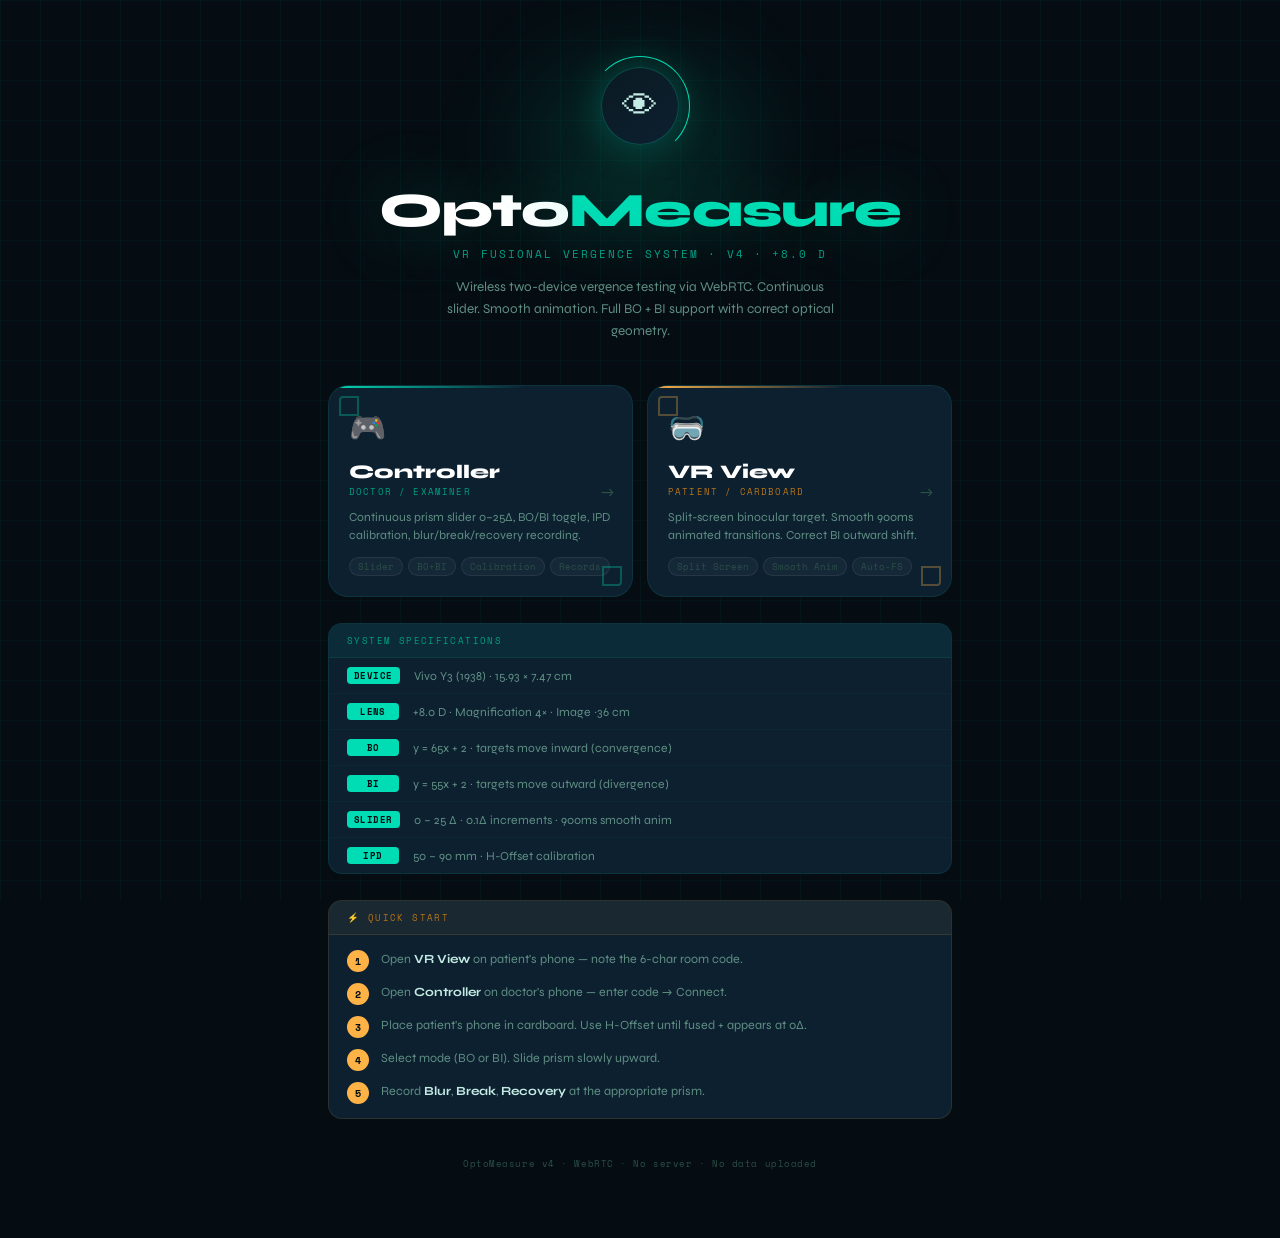
==== index.html @ eeb2f608 "Add files via upload" ====
<!DOCTYPE html>
<html lang="en">
<head>
  <meta charset="UTF-8">
  <meta name="viewport" content="width=device-width,initial-scale=1.0,maximum-scale=1.0,user-scalable=no">
  <title>OptoMeasure v4</title>
  <link rel="stylesheet" href="styles.css">
</head>
<body>
  <div class="landing">

    <section class="hero">
      <div class="hero-glow"></div>
      <div class="icon-wrap">
        <div class="ring ring-a"></div>
        <div class="ring ring-b"></div>
        <div class="hero-icon">👁</div>
      </div>
      <h1>Opto<span>Measure</span></h1>
      <p class="sub">VR Fusional Vergence System · v4 · +8.0 D</p>
      <p class="desc">Wireless two-device vergence testing via WebRTC. Continuous slider. Smooth animation. Full BO + BI support with correct optical geometry.</p>
    </section>

    <div class="cards">
      <a class="card ctrl-card" href="controller.html">
        <div class="card-corner tl"></div>
        <div class="card-corner br"></div>
        <div class="card-icon">🎮</div>
        <h2>Controller</h2>
        <p class="card-role">Doctor / Examiner</p>
        <p class="card-desc">Continuous prism slider 0–25Δ, BO/BI toggle, IPD calibration, blur/break/recovery recording.</p>
        <div class="chips"><span>Slider</span><span>BO+BI</span><span>Calibration</span><span>Records</span></div>
        <div class="card-arr">→</div>
      </a>

      <a class="card vr-card" href="vr.html">
        <div class="card-corner tl"></div>
        <div class="card-corner br"></div>
        <div class="card-icon">🥽</div>
        <h2>VR View</h2>
        <p class="card-role">Patient / Cardboard</p>
        <p class="card-desc">Split-screen binocular target. Smooth 900ms animated transitions. Correct BI outward shift.</p>
        <div class="chips"><span>Split Screen</span><span>Smooth Anim</span><span>Auto-FS</span></div>
        <div class="card-arr">→</div>
      </a>
    </div>

    <div class="spec-panel">
      <div class="sp-head">System Specifications</div>
      <div class="sp-row"><span class="sp-tag">Device</span><span>Vivo Y3 (1938) · 15.93 × 7.47 cm</span></div>
      <div class="sp-row"><span class="sp-tag">Lens</span><span>+8.0 D · Magnification 4× · Image ~36 cm</span></div>
      <div class="sp-row"><span class="sp-tag">BO</span><span>y = 65x + 2 · targets move inward (convergence)</span></div>
      <div class="sp-row"><span class="sp-tag">BI</span><span>y = 55x + 2 · targets move outward (divergence)</span></div>
      <div class="sp-row"><span class="sp-tag">Slider</span><span>0 – 25 Δ · 0.1Δ increments · 900ms smooth anim</span></div>
      <div class="sp-row"><span class="sp-tag">IPD</span><span>50 – 90 mm · H-Offset calibration</span></div>
    </div>

    <div class="qs-panel">
      <div class="qs-head">⚡ Quick Start</div>
      <ol>
        <li><span>Open <strong>VR View</strong> on patient's phone — note the 6-char room code.</span></li>
        <li><span>Open <strong>Controller</strong> on doctor's phone — enter code → Connect.</span></li>
        <li><span>Place patient's phone in cardboard. Use H-Offset until fused + appears at 0Δ.</span></li>
        <li><span>Select mode (BO or BI). Slide prism slowly upward.</span></li>
        <li><span>Record <strong>Blur</strong>, <strong>Break</strong>, <strong>Recovery</strong> at the appropriate prism.</span></li>
      </ol>
    </div>

    <footer class="foot">OptoMeasure v4 · WebRTC · No server · No data uploaded</footer>
  </div>
</body>
</html>
---- styles.css ----
/* OptoMeasure v4 — styles.css (landing) */

@import url('https://fonts.googleapis.com/css2?family=Syne:wght@400;600;700;800&family=Space+Mono:wght@400;700&display=swap');

:root {
  --ink:    #050d12; --panel: #0c2030;
  --teal:   #00dcb4; --teal-d:#009e84; --teal-g:rgba(0,220,180,.28);
  --amber:  #ffb347; --amber-d:#b87318;
  --text:   #c4ebe3; --text2:#608e83; --text3:#2b4f47;
  --rim:    rgba(0,220,180,.10); --rim2: rgba(0,220,180,.25);
  --mono:   'Space Mono',monospace; --display:'Syne',sans-serif;
}
*,*::before,*::after{box-sizing:border-box;margin:0;padding:0}
html{font-size:16px;-webkit-font-smoothing:antialiased}
body{
  font-family:var(--display); background:var(--ink); color:var(--text);
  min-height:100vh; overflow-x:hidden; position:relative;
}
body::before{
  content:''; position:fixed; inset:0; z-index:0; pointer-events:none;
  background-image:
    linear-gradient(rgba(0,220,180,.04) 1px,transparent 1px),
    linear-gradient(90deg,rgba(0,220,180,.04) 1px,transparent 1px);
  background-size:40px 40px; animation:gd 22s linear infinite;
}
@keyframes gd{100%{background-position:40px 40px}}
body::after{
  content:''; position:fixed; left:0; right:0; height:100px; z-index:1; pointer-events:none;
  background:linear-gradient(180deg,transparent,rgba(0,220,180,.04),transparent);
  animation:sweep 9s ease-in-out infinite;
}
@keyframes sweep{0%{top:-100px}100%{top:100vh}}

.landing{
  position:relative; z-index:2; max-width:660px; margin:0 auto;
  padding:0 18px 56px; display:flex; flex-direction:column; gap:26px;
}

/* HERO */
.hero{text-align:center; padding:56px 0 16px; position:relative;}
.hero-glow{
  position:absolute; top:20px; left:50%; transform:translateX(-50%);
  width:320px; height:240px; pointer-events:none;
  background:radial-gradient(ellipse,rgba(0,220,180,.16) 0%,rgba(0,220,180,.05) 50%,transparent 75%);
  filter:blur(32px); animation:breathe 5s ease-in-out infinite;
}
@keyframes breathe{0%,100%{opacity:.7;transform:translateX(-50%) scale(1)}50%{opacity:1;transform:translateX(-50%) scale(1.08)}}

.icon-wrap{
  position:relative; display:inline-flex; align-items:center; justify-content:center;
  width:100px; height:100px; margin-bottom:26px;
}
.ring{
  position:absolute; inset:0; border-radius:50%;
  border:1.5px solid transparent;
}
.ring-a{border-top-color:var(--teal);border-right-color:var(--teal);animation:spin 3.5s linear infinite;}
.ring-b{inset:12px;border-bottom-color:var(--amber);border-left-color:var(--amber);animation:spin 2.4s linear infinite reverse;}
@keyframes spin{to{transform:rotate(360deg)}}

.hero-icon{
  width:78px;height:78px;border-radius:50%;
  background:linear-gradient(145deg,#0a1a22,#0d2030);
  border:1px solid var(--rim2);
  display:flex;align-items:center;justify-content:center;font-size:36px;
  box-shadow:0 0 40px var(--teal-g);z-index:1;
}

h1{font-size:clamp(2.2rem,6vw,3rem);font-weight:800;letter-spacing:-.02em;color:#fff;text-shadow:0 0 70px var(--teal-g);margin-bottom:7px;}
h1 span{color:var(--teal)}
.sub{font-family:var(--mono);font-size:.66rem;letter-spacing:.20em;text-transform:uppercase;color:var(--teal-d);margin-bottom:14px}
.desc{font-size:.84rem;color:var(--text2);line-height:1.65;max-width:400px;margin:0 auto}

/* CARDS */
.cards{display:grid;grid-template-columns:1fr 1fr;gap:14px}
@media(max-width:500px){.cards{grid-template-columns:1fr}}

.card{
  display:block;text-decoration:none;color:inherit;position:relative;
  background:var(--panel);border:1px solid var(--rim);border-radius:20px;
  padding:24px 20px 20px;overflow:hidden;
  transition:transform .28s cubic-bezier(.22,1,.36,1),box-shadow .28s,border-color .28s;
}
.card::before{
  content:'';position:absolute;top:0;left:0;right:0;height:2.5px;
}
.ctrl-card::before{background:linear-gradient(90deg,var(--teal),transparent 65%)}
.vr-card::before  {background:linear-gradient(90deg,var(--amber),transparent 65%)}

.card-corner{
  position:absolute; width:20px; height:20px;
  border:2px solid transparent;
  transition:width .3s,height .3s,border-color .3s;
}
.card-corner.tl{top:10px;left:10px;border-top-width:2px;border-left-width:2px;border-radius:4px 0 0 0;}
.card-corner.br{bottom:10px;right:10px;border-bottom-width:2px;border-right-width:2px;border-radius:0 0 4px 0;}
.ctrl-card .card-corner{border-color:rgba(0,220,180,.30)}
.vr-card   .card-corner{border-color:rgba(255,179,71,.30)}
.card:hover .card-corner{width:44px;height:44px}
.ctrl-card:hover{transform:translateY(-5px);box-shadow:0 22px 55px rgba(0,220,180,.12);border-color:var(--rim2)}
.vr-card:hover  {transform:translateY(-5px);box-shadow:0 22px 55px rgba(255,179,71,.12);border-color:rgba(255,179,71,.25)}

.card-icon{font-size:30px;margin-bottom:14px}
.card h2{font-size:1.2rem;font-weight:800;color:#fff;margin-bottom:2px}
.card-role{font-family:var(--mono);font-size:.56rem;letter-spacing:.13em;text-transform:uppercase;margin-bottom:10px}
.ctrl-card .card-role{color:var(--teal-d)}
.vr-card   .card-role{color:var(--amber-d)}
.card-desc{font-size:.76rem;color:var(--text2);line-height:1.55;margin-bottom:12px}
.chips{display:flex;flex-wrap:wrap;gap:5px}
.chips span{
  font-family:var(--mono);font-size:.54rem;padding:2px 8px;border-radius:20px;
  background:rgba(255,255,255,.04);border:1px solid rgba(255,255,255,.07);color:var(--text3);
}
.card-arr{
  position:absolute;top:50%;right:18px;transform:translateY(-50%);
  font-size:1rem;color:var(--text3);transition:color .2s,transform .2s;
}
.card:hover .card-arr{transform:translateY(-50%) translateX(4px)}
.ctrl-card:hover .card-arr{color:var(--teal)}
.vr-card:hover   .card-arr{color:var(--amber)}

/* SPEC PANEL */
.spec-panel{background:var(--panel);border:1px solid var(--rim);border-radius:14px;overflow:hidden}
.sp-head{
  padding:10px 18px;background:rgba(0,220,180,.06);border-bottom:1px solid var(--rim);
  font-family:var(--mono);font-size:.58rem;letter-spacing:.15em;text-transform:uppercase;color:var(--teal-d);
}
.sp-row{
  display:flex;align-items:center;gap:14px;padding:9px 18px;
  font-size:.76rem;color:var(--text2);border-bottom:1px solid rgba(0,220,180,.04);
  transition:background .18s;
}
.sp-row:last-child{border-bottom:none}
.sp-row:hover{background:rgba(0,220,180,.04)}
.sp-tag{
  font-family:var(--mono);font-size:.54rem;font-weight:700;text-transform:uppercase;
  background:var(--teal);color:var(--ink);padding:2px 7px;border-radius:4px;
  min-width:52px;text-align:center;flex-shrink:0;letter-spacing:.05em;
}

/* QUICKSTART */
.qs-panel{background:var(--panel);border:1px solid rgba(255,179,71,.12);border-radius:14px;overflow:hidden}
.qs-head{
  padding:10px 18px;background:rgba(255,179,71,.06);border-bottom:1px solid rgba(255,179,71,.12);
  font-family:var(--mono);font-size:.58rem;letter-spacing:.15em;text-transform:uppercase;color:var(--amber-d);
}
.qs-panel ol{list-style:none;padding:14px 18px;display:flex;flex-direction:column;gap:10px;counter-reset:qs}
.qs-panel li{
  display:flex;align-items:flex-start;gap:12px;
  font-size:.78rem;color:var(--text2);line-height:1.55;counter-increment:qs;
}
.qs-panel li::before{
  content:counter(qs);
  font-family:var(--mono);font-size:.60rem;font-weight:700;
  background:var(--amber);color:var(--ink);
  width:22px;height:22px;border-radius:50%;
  display:flex;align-items:center;justify-content:center;flex-shrink:0;margin-top:1px;
}
.qs-panel strong{color:var(--text)}

.foot{text-align:center;padding:12px 0;font-family:var(--mono);font-size:.58rem;color:var(--text3);letter-spacing:.06em}
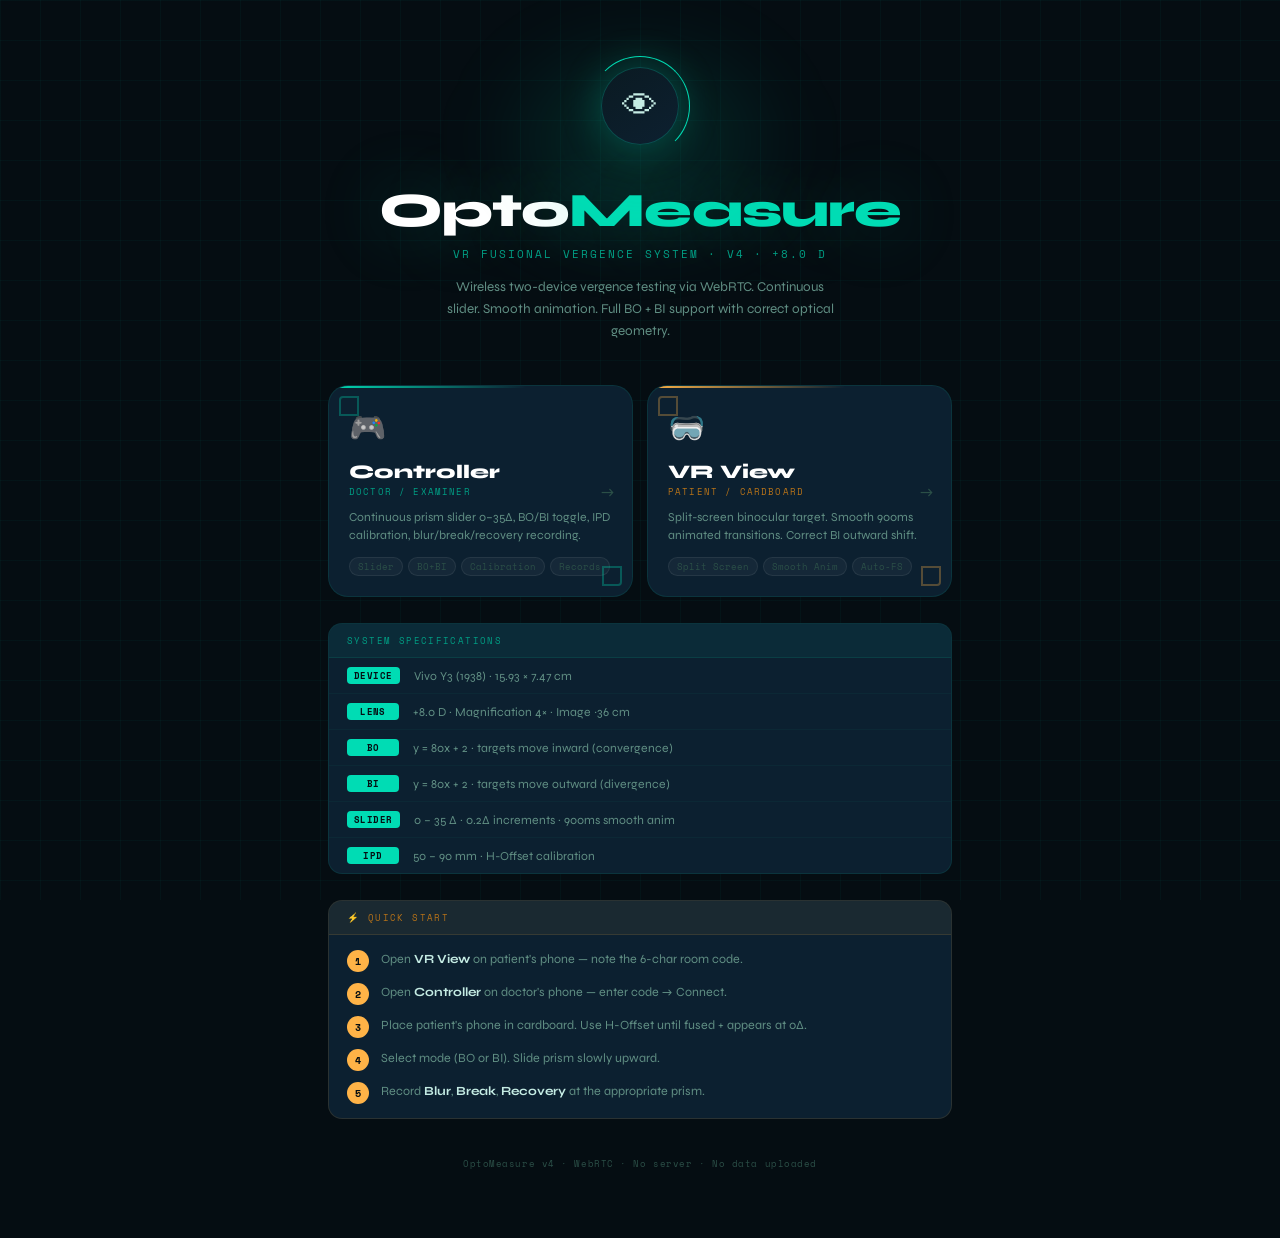
==== commit bd838256: "Update index.html" ====
--- a/index.html
+++ b/index.html
@@ -28,7 +28,7 @@
         <div class="card-icon">🎮</div>
         <h2>Controller</h2>
         <p class="card-role">Doctor / Examiner</p>
-        <p class="card-desc">Continuous prism slider 0–25Δ, BO/BI toggle, IPD calibration, blur/break/recovery recording.</p>
+        <p class="card-desc">Continuous prism slider 0–35Δ, BO/BI toggle, IPD calibration, blur/break/recovery recording.</p>
         <div class="chips"><span>Slider</span><span>BO+BI</span><span>Calibration</span><span>Records</span></div>
         <div class="card-arr">→</div>
       </a>
@@ -49,9 +49,9 @@
       <div class="sp-head">System Specifications</div>
       <div class="sp-row"><span class="sp-tag">Device</span><span>Vivo Y3 (1938) · 15.93 × 7.47 cm</span></div>
       <div class="sp-row"><span class="sp-tag">Lens</span><span>+8.0 D · Magnification 4× · Image ~36 cm</span></div>
-      <div class="sp-row"><span class="sp-tag">BO</span><span>y = 65x + 2 · targets move inward (convergence)</span></div>
-      <div class="sp-row"><span class="sp-tag">BI</span><span>y = 55x + 2 · targets move outward (divergence)</span></div>
-      <div class="sp-row"><span class="sp-tag">Slider</span><span>0 – 25 Δ · 0.1Δ increments · 900ms smooth anim</span></div>
+      <div class="sp-row"><span class="sp-tag">BO</span><span>y = 80x + 2 · targets move inward (convergence)</span></div>
+      <div class="sp-row"><span class="sp-tag">BI</span><span>y = 80x + 2 · targets move outward (divergence)</span></div>
+      <div class="sp-row"><span class="sp-tag">Slider</span><span>0 – 35 Δ · 0.2Δ increments · 900ms smooth anim</span></div>
       <div class="sp-row"><span class="sp-tag">IPD</span><span>50 – 90 mm · H-Offset calibration</span></div>
     </div>
 
@@ -69,4 +69,4 @@
     <footer class="foot">OptoMeasure v4 · WebRTC · No server · No data uploaded</footer>
   </div>
 </body>
-</html>+</html>
